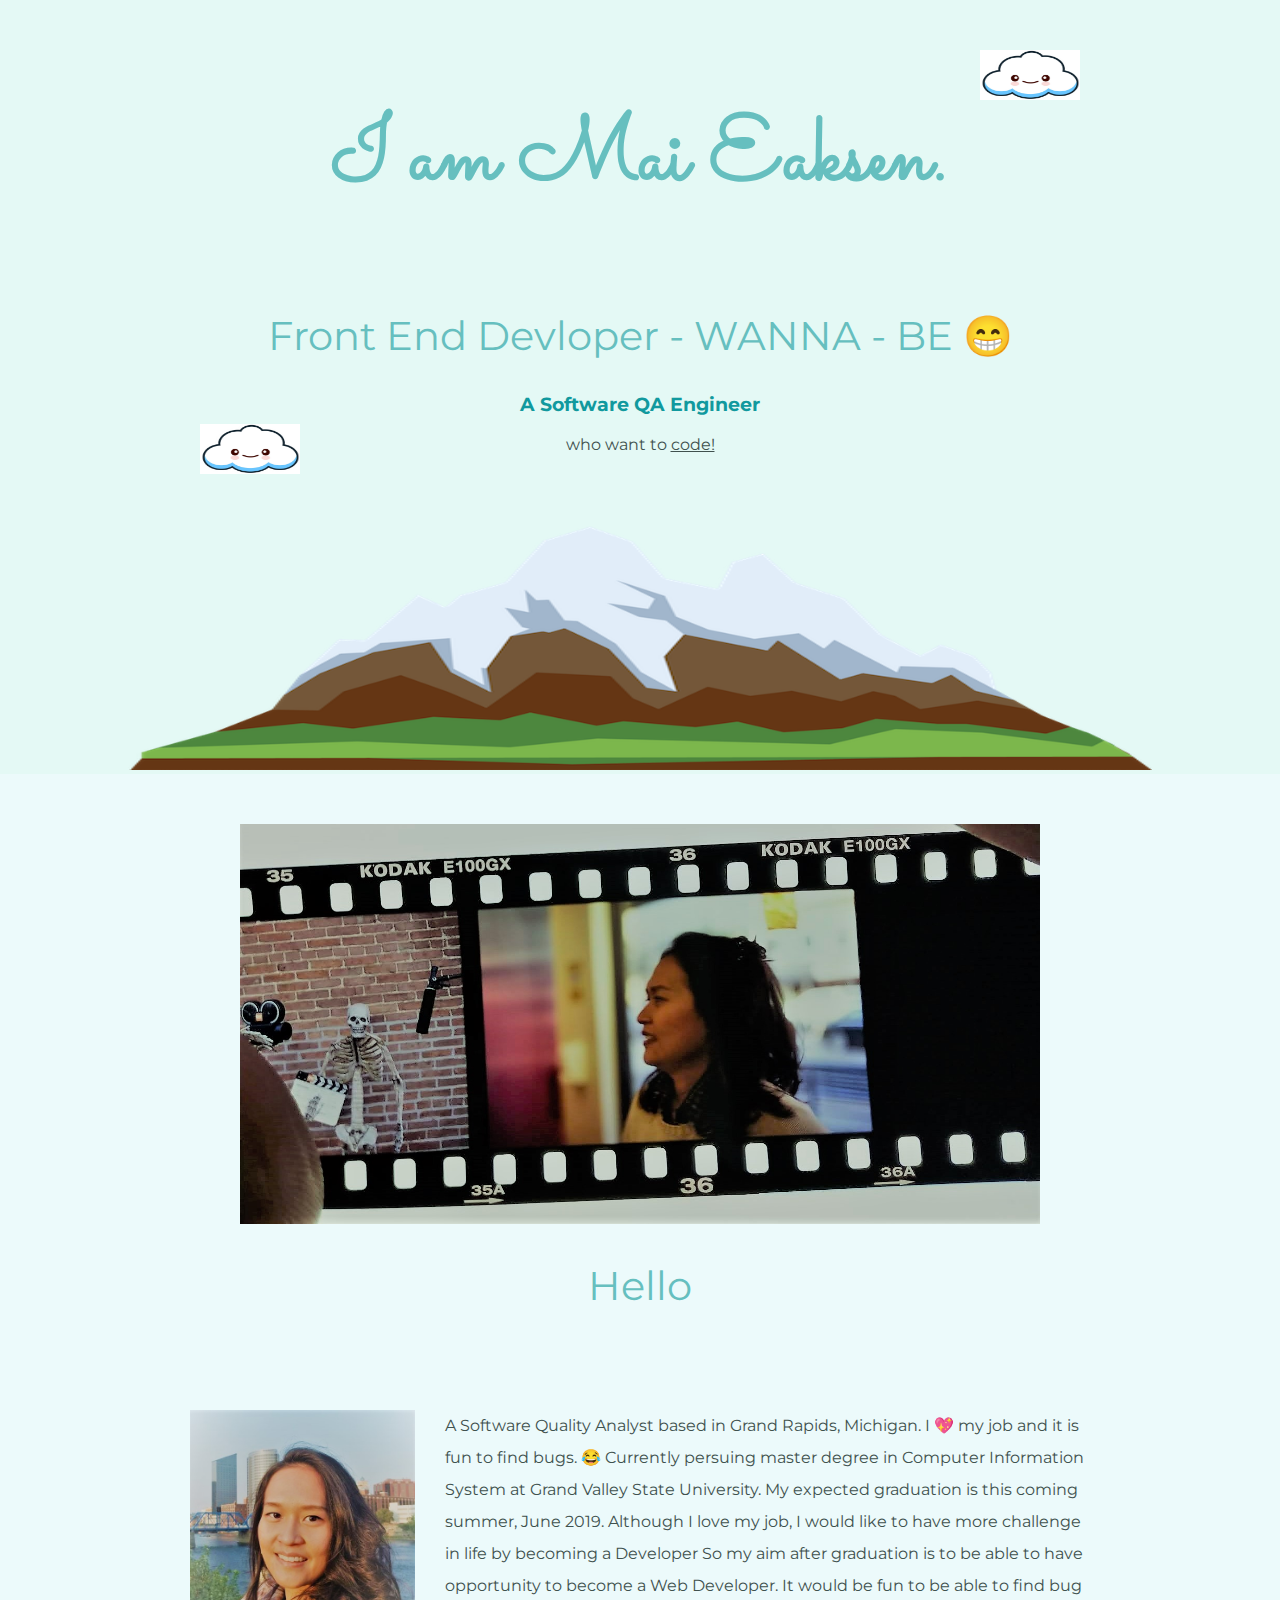
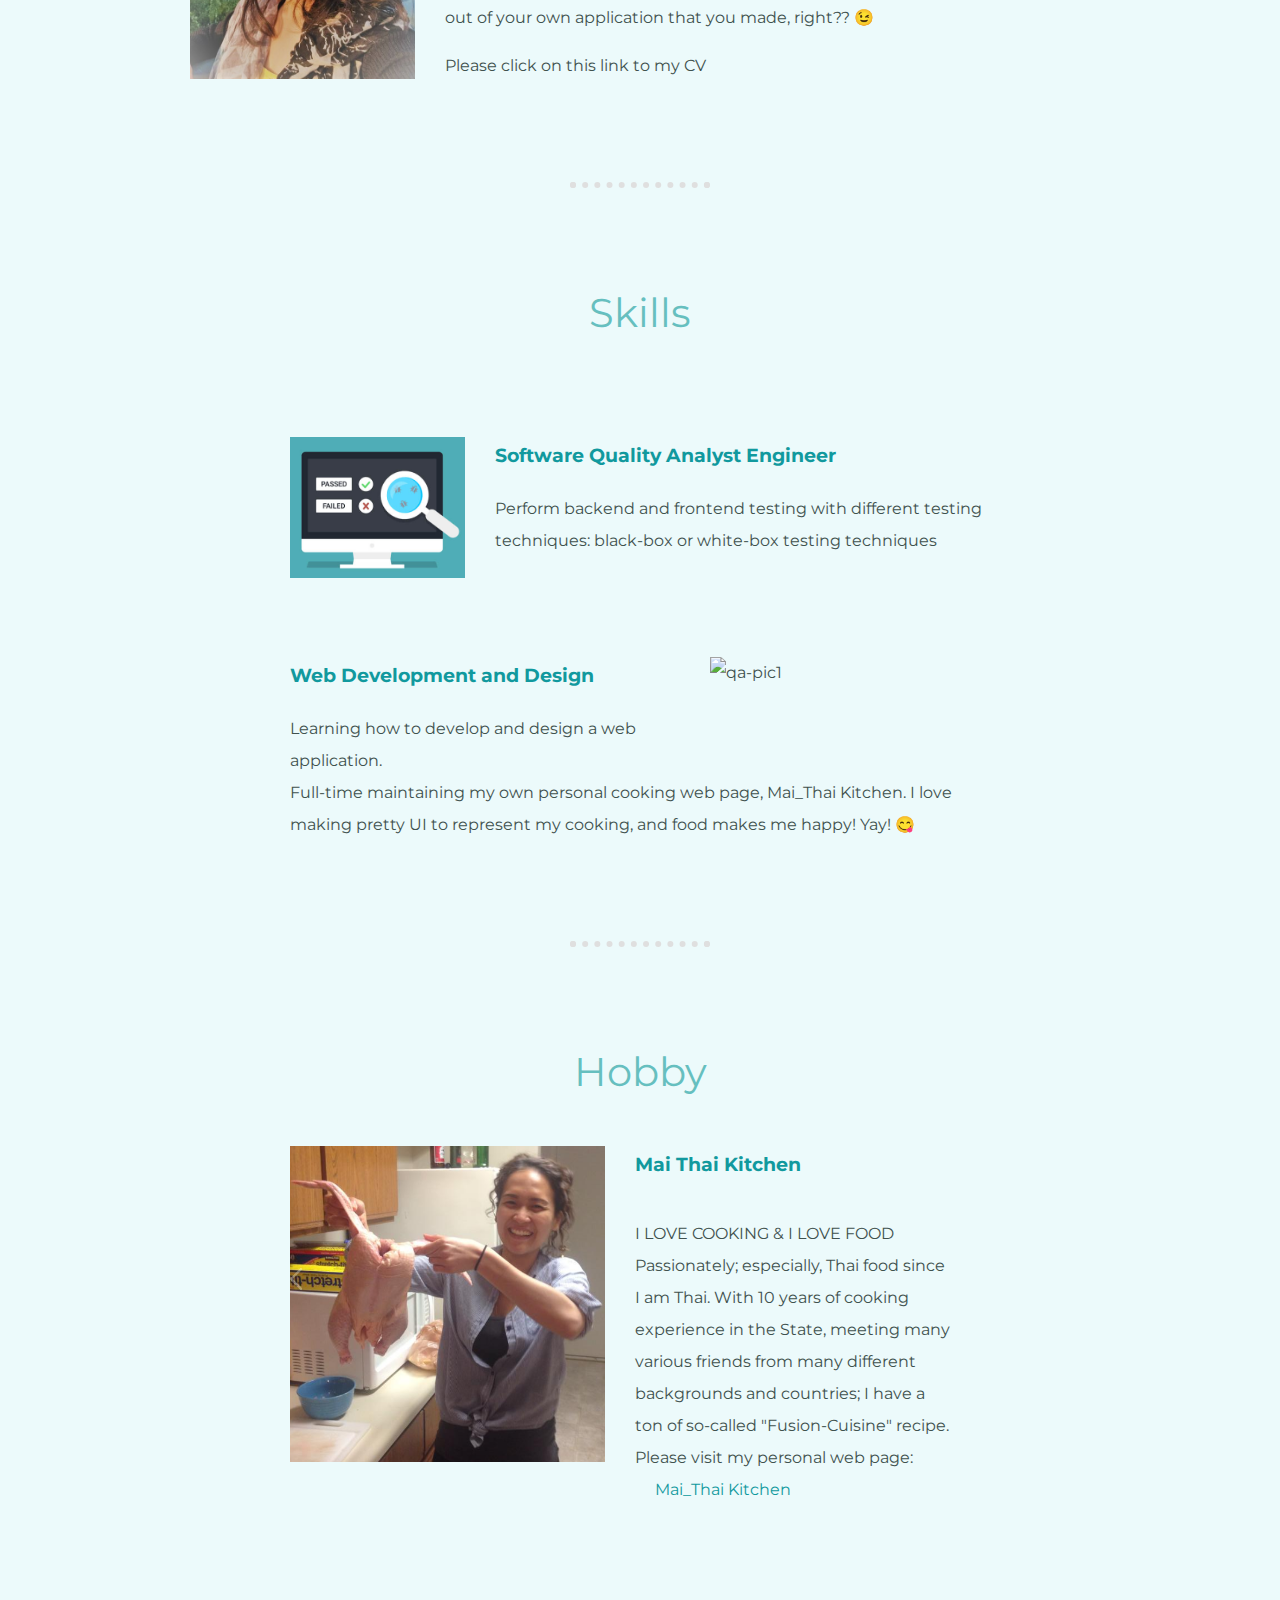
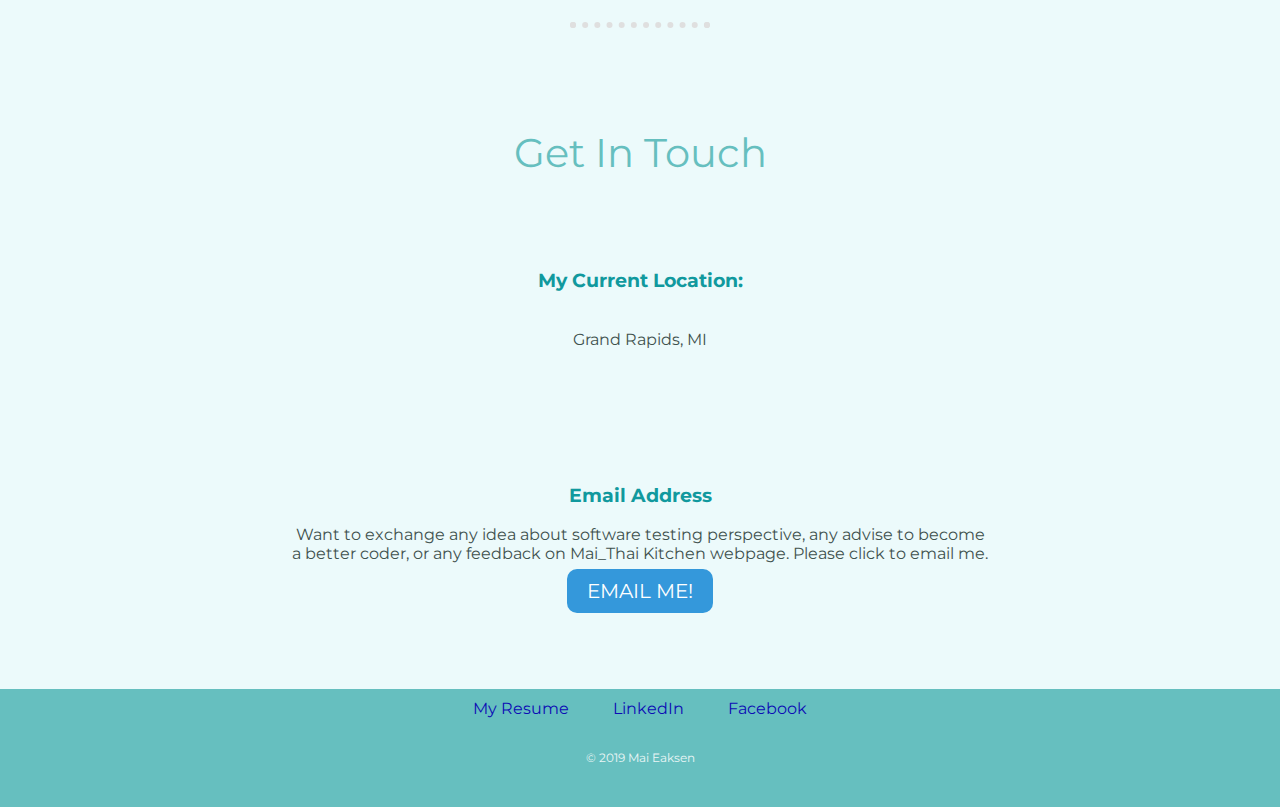
==== index.html @ 645276ea "final commit" ====
<!DOCTYPE html>
<html lang="en" dir="ltr">

<head>
  <meta charset="utf-8">
  <title>Mai Eaksen</title>
  <link rel="stylesheet" href="css/styles.css">
  <link rel="icon" href="favicon.ico">
  <link href="https://fonts.googleapis.com/css?family=Merriweather|Montserrat|Sacramento" rel="stylesheet">
</head>

<body>
  <div class="top-container">

    <img class="top-cloud" src="images/15871374.jpg" alt="cloud-img">
    <h1>I am Mai Eaksen.</h1>


    <h2>Front End Devloper - WANNA - BE 😁</h2>
    <h3>A Software QA Engineer</h3>
    <p>
      who want to <span class="pro">code!</span>
    </p>


    <img class="bottom-cloud" src="images/15871374.jpg" alt="cloud-img">
    <img class="mountain" src="images/mountain.png" alt="mountain-img">
  </div>


  <div class="middle-container">
    <div class="profile">

      <img src="images/MaiPicFilm.jpg" alt="mai-pic1" height="400px" width="800px">
      <h2>Hello</h2>

      <div class="profile-row">
        <img class="profile-image" src="images/Mai.jpg" alt="mai-pic2">
        <p>A Software Quality Analyst based in Grand Rapids, Michigan.
          I 💖 my job and it is fun to find bugs. 😂
          Currently persuing master degree in Computer Information System at Grand Valley State
          University. My expected graduation is this coming summer, June 2019.
          Although I love my job, I would like to have more challenge in life by becoming a Developer
          So my aim after graduation is to be able to have opportunity to become a Web Developer.
          It would be fun to be able to find bug out of your own application that you made, right?? 😉</p>
        <p>Please click on this link to my CV</p>
      </div>
    </div>

    <hr>
    <div class="skill">
      <h2>Skills</h2>
      <div class="skill-row">
        <img class="skill-image1" src="images/qaPic1.PNG" alt="qa-pic">
        <h3>Software Quality Analyst Engineer</h3>
        <p>Perform backend and frontend testing with different testing techniques: black-box or white-box testing techniques</p>
      </div>
      <div class="skill-row">
        <img class="skill-image2" src="images/WebDevelopment.PNG" alt="qa-pic1">
        <h3>Web Development and Design</h3>
        <p>

          Learning how to develop and design a web application.
          <br>
          Full-time maintaining my own personal cooking web page, Mai_Thai Kitchen.
          I love making pretty UI to represent my cooking, and food makes me happy! Yay! 😋

        </p>
      </div>
    </div>


    <hr>
    <div class="hobby">
      <h2>Hobby</h2>
      <div class="hobby-row">


        <img class="hobby-image" src="images/MaiInKitchen.PNG" alt="MaiInKitchen-pic">
        <h3>Mai Thai Kitchen</h3>
        <div class="hobby-description">
          <p>I LOVE COOKING & I LOVE FOOD Passionately; especially, Thai food since I am Thai.
            With 10 years of cooking experience in the State, meeting many various friends from many different backgrounds and countries;
            I have a ton of so-called "Fusion-Cuisine" recipe.
            <br>
            Please visit my personal web page:
            <a class="skill-link" href="C:\Users\mai_s\OneDrive\Documents\A_Winter 2019_CIS_Master\WebDevelopment_Udemy\Web Development\MasterProject\recipebookMainPage.html">Mai_Thai Kitchen</a>
          </p>
        </div>
      </div>
    </div>

    <hr>
    <div class="contact-me">
      <h2>Get In Touch</h2>
      <div class="contact-address">
        <h3>My Current Location:</h3>
        <p>
          <br>Grand Rapids, MI
        </p>
      </div>

      <div class="contact-email">
        <h3>Email Address</h3>
        <p>Want to exchange any idea about software testing perspective, any advise to become a better coder, or any feedback on Mai_Thai Kitchen webpage. Please click to email me.
          <p>
            <a class="btn" href="mailto:eaksens@mail.gvsu.edu">EMAIL ME!</a>
          </p>
        </p>
      </div>

    </div>
  </div>

  <div class="bottom-container">
    <a class="footer-link" href="https://docs.google.com/document/d/1jyrpSE0JkI-DCMKHn25DR0SCpoAjFptKhChUcKdfSeY/edit">My Resume</a>
    <a class="footer-link" href="https://www.linkedin.com/">LinkedIn</a>
    <a class="footer-link" href="https://facebook.com/">Facebook</a>
    <p class="copyright">© 2019 Mai Eaksen</p>
  </div>

</body>

</html>
---- css/styles.css ----
body {
  margin: 0;
  text-align: center;
  font-family: 'Montserrat', sans-serif;
  color: #40514E
}

h1 {
  color: #66BFBF;
  font-size: 5.625rem;
  line-height: 2;
  margin-top: 50px auto 0 auto;
  font-family: 'Sacramento', cursive;
}

h2 {
  color: #66BFBF;
  font-family: 'Montserrat', sans-serif;
  font-size: 2.5rem;
  font-weight: normal;
}

h3 {
  font-family: 'Montserrat', sans-serif;
  color: #11999E;
}

a {
  font-family: 'Montserrat', sans-serif;
  color: #11999E;
  margin: 10px 20px 10px 20px;
  text-decoration: none;
}

a:hover{
  color: #EAF6F6;
}

hr{
  width: 10%;
  border: dotted #dfdfdf 6px;
  border-bottom: none;
  margin: 100px auto 100px auto;
}
.h1-me{
  color: #66BFBF;
  font-size: 5.625rem;
  line-height: 2;
  margin-top: 50px auto 0 auto;
  font-family: 'Sacramento', cursive;
}

.top-container {
  background-color: #E4F9F5;
  position: relative;
  padding-top: 10px;
}

.middle-container {
  padding-top: 50px;
  background-color: #ecfafb;
  position: relative;
  padding-bottom: 10px;
}

.bottom-container {
  padding-top: 10px;
  background-color: #66BFBF;
  position: relative;
  padding-bottom: 10px;
}

.span {
  text-decoration: underline;
}



.profile-row{
  margin: 100px auto 100px auto;
  width: 900px;
  line-height: 2;
  text-align: left;
}

.skill-row{
  width: 700px;
  margin: 100px auto 100px auto;
  text-align: left;
  line-height: 2;
}

.hobby-row{
  width: 700px;
  margin: 50px auto 100px auto;
  text-align: left;
  line-height: 2;

}

.pro {
  text-decoration: underline;
}

.bottom-cloud {
  position: absolute;
  width: 100px;
  height: 50px;
  right: 200px;
  top: 50px;
}

.top-cloud {
  position: absolute;
  width: 100px;
  height: 50px;
  left: 200px;
  bottom: 300px;
}
.mountain{
    height: 300px;
    width: 80%;
}

.profile-image{
  width: 25%;
  float: left;
  margin-right: 30px;
}

.skill-image1{
  width: 25%;
  float: left;
  margin-right: 30px;

}

.skill-image2{
  width: 40%;
  float: right;
  margin-left: 30px;
  margin-bottom: 40px;
}

.hobby-image{
  width: 45%;
  float: left;
  margin-right: 30px;
}

.hobby-description{
  width: 45%;
  margin-right: 10px;
  display: inline-block;
}


.contact-address{
  width: 700px;
  display: inline-block;

  margin: 40px auto 60px auto;
}
.contact-email{
  width: 700px;
  display: inline-block;

   margin: 40px auto 60px auto;
}

.btn {
  background: #37d1d6;
  background-image: -webkit-linear-gradient(top, #37d1d6, #15d0d6);
  background-image: -moz-linear-gradient(top, #37d1d6, #15d0d6);
  background-image: -ms-linear-gradient(top, #37d1d6, #15d0d6);
  background-image: -o-linear-gradient(top, #37d1d6, #15d0d6);
  background-image: linear-gradient(to bottom, #37d1d6, #15d0d6);
  -webkit-border-radius: 10;
  -moz-border-radius: 10;
  border-radius: 10px;
  font-family: 'Montserrat', sans-serif;
  color: #ffffff;
  font-size: 20px;
  background: #3498db;
  padding: 10px 20px 10px 20px;
  text-decoration: none;
}

.btn:hover {
  background: #303e3cb;
  background-image: -webkit-linear-gradient(top, #303e3cb, #2bc4ad);
  background-image: -moz-linear-gradient(top, #303e3cb, #2bc4ad);
  background-image: -ms-linear-gradient(top, #303e3cb, #2bc4ad);
  background-image: -o-linear-gradient(top, #303e3cb, #2bc4ad);
  background-image: linear-gradient(to bottom, #303e3cb, #2bc4ad);
  text-decoration: none;
}

.footer-link{
  color: #0d0cb5;
}

.copyright{
  color: #EAF6F6;
  font-size: 0.75rem;
  padding: 20px 0;
}
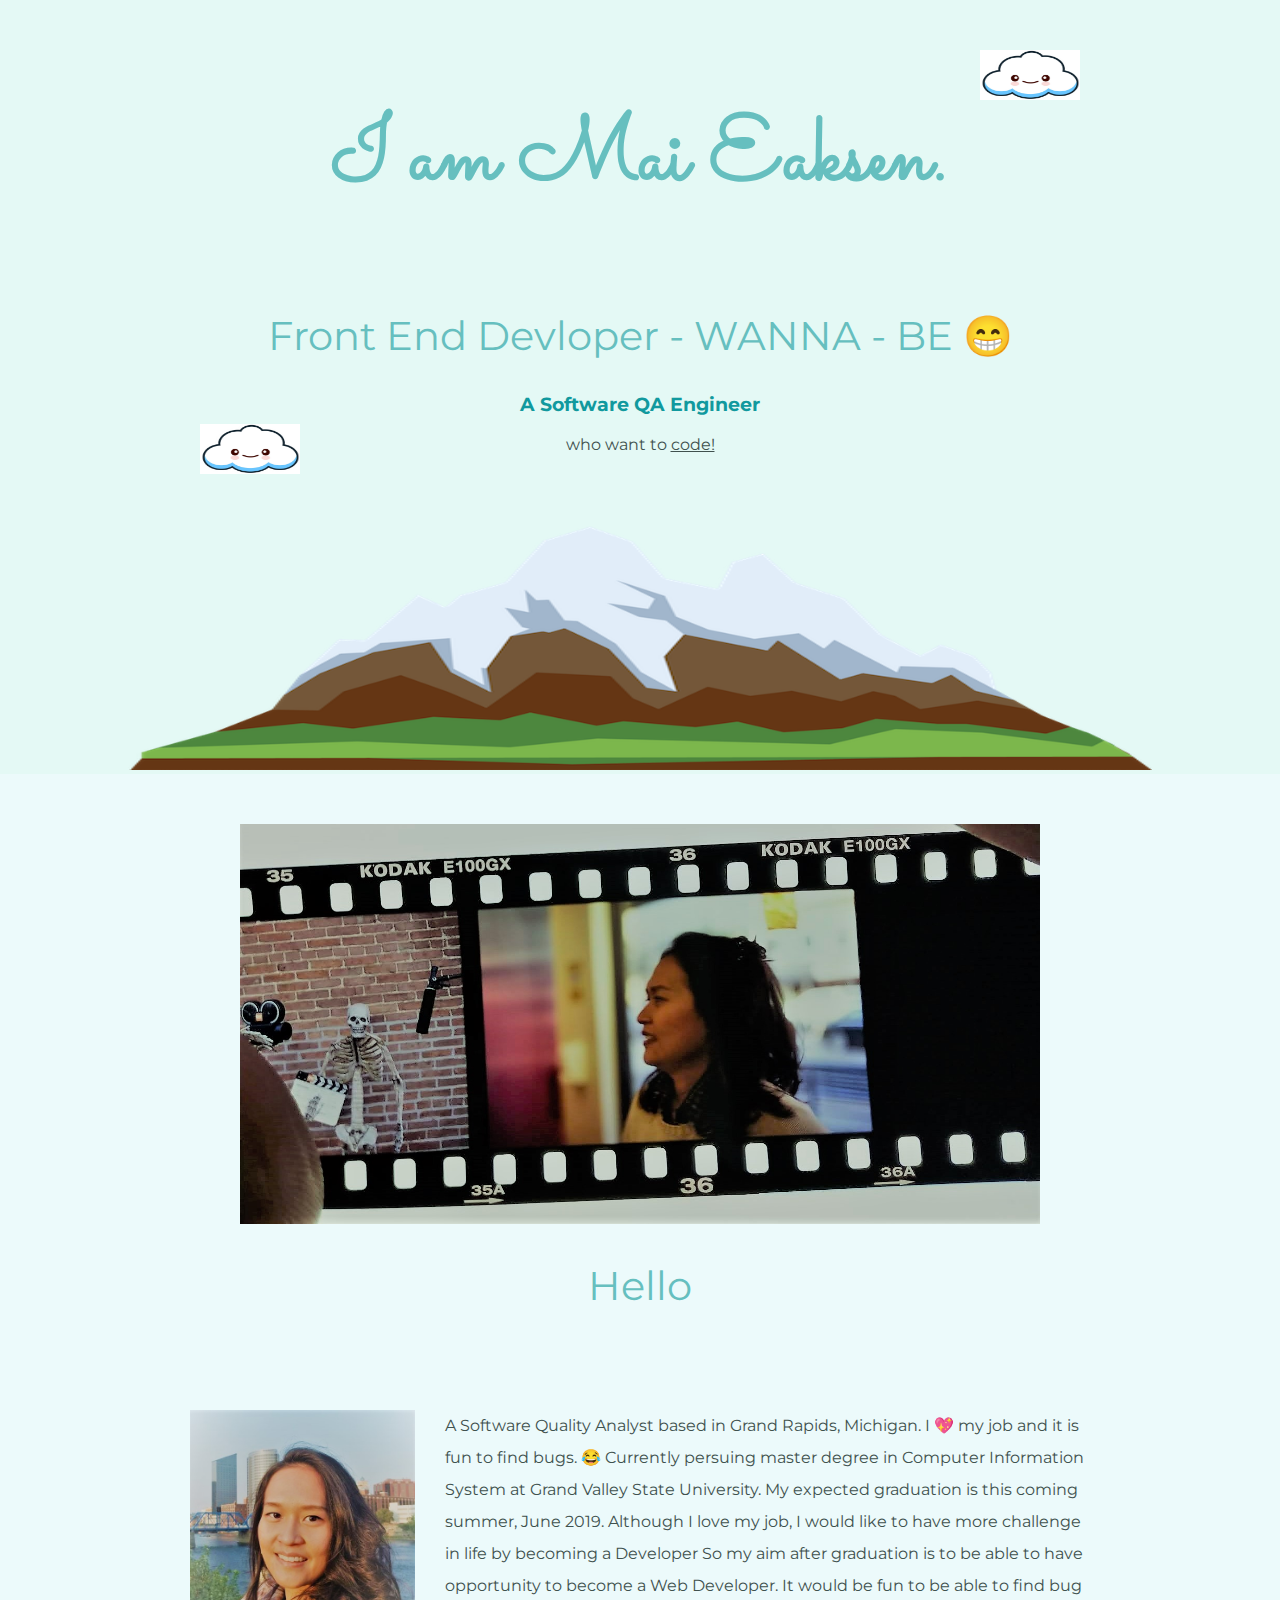
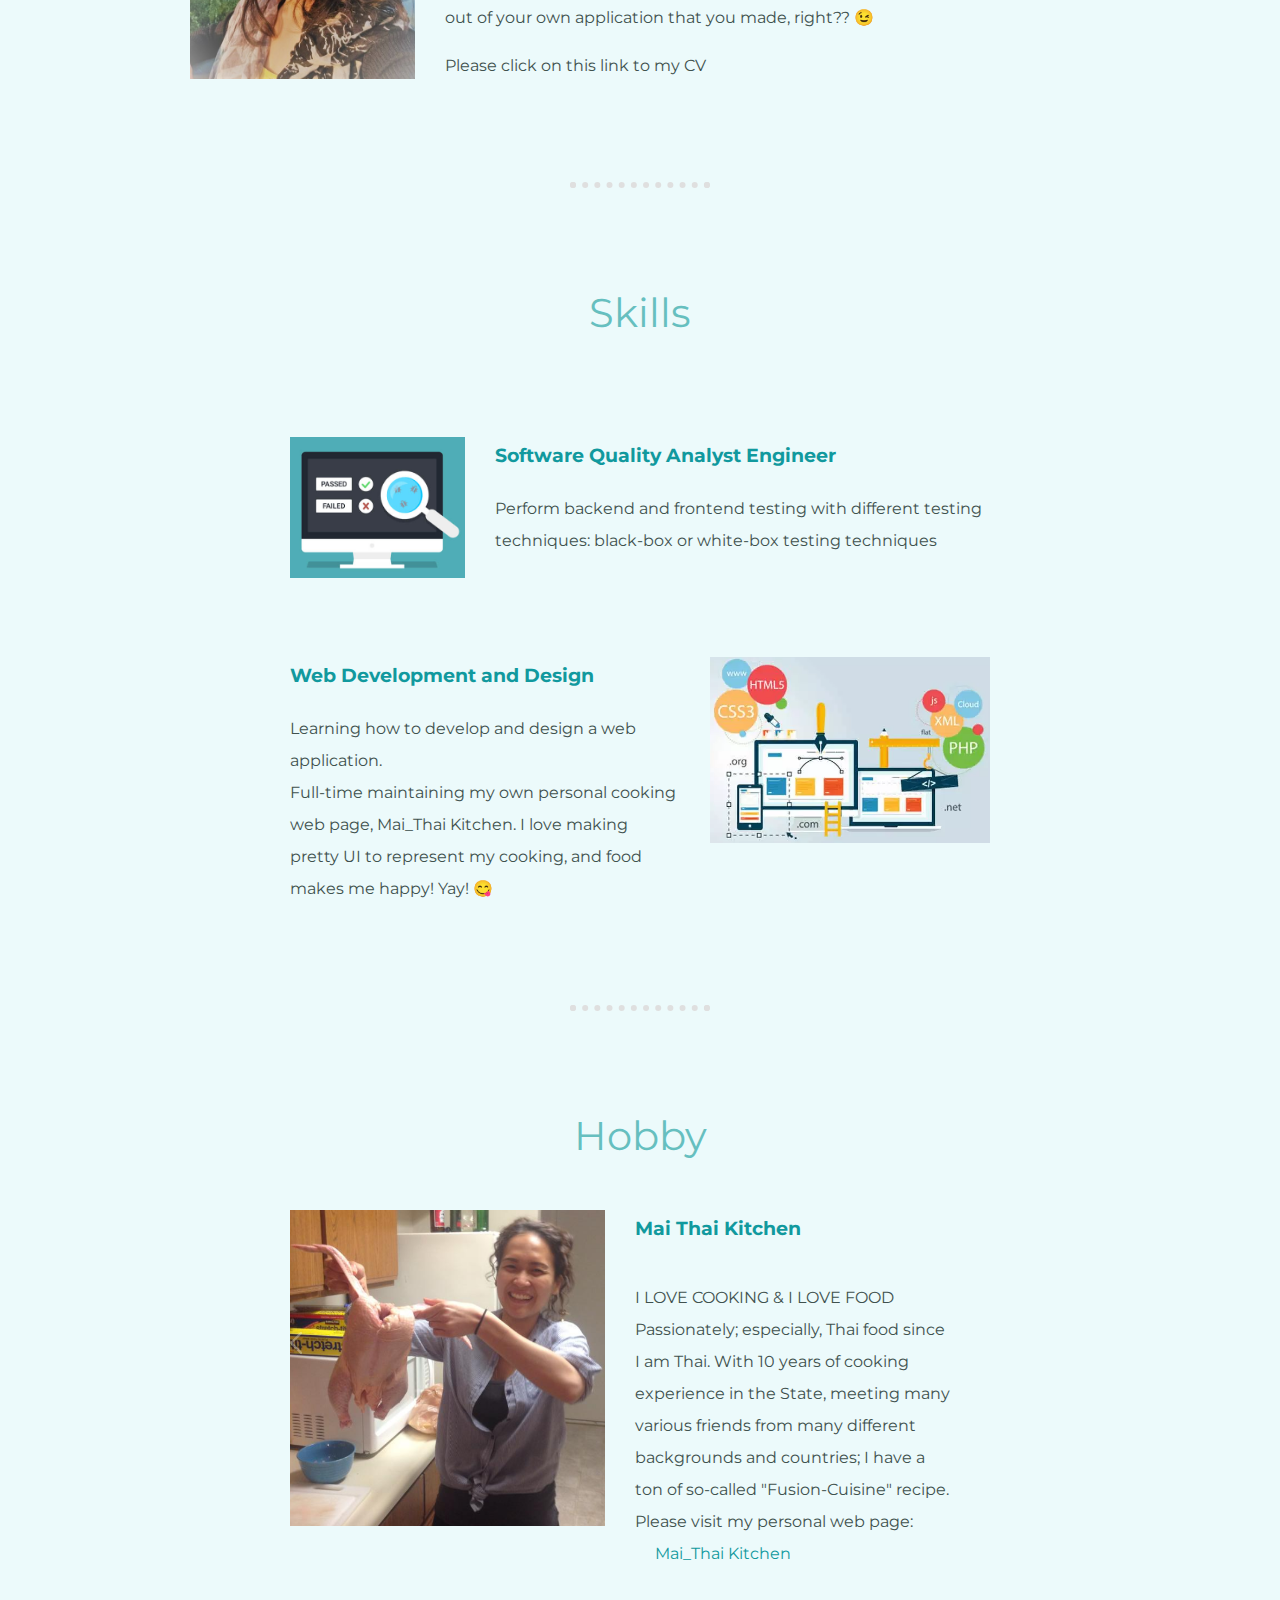
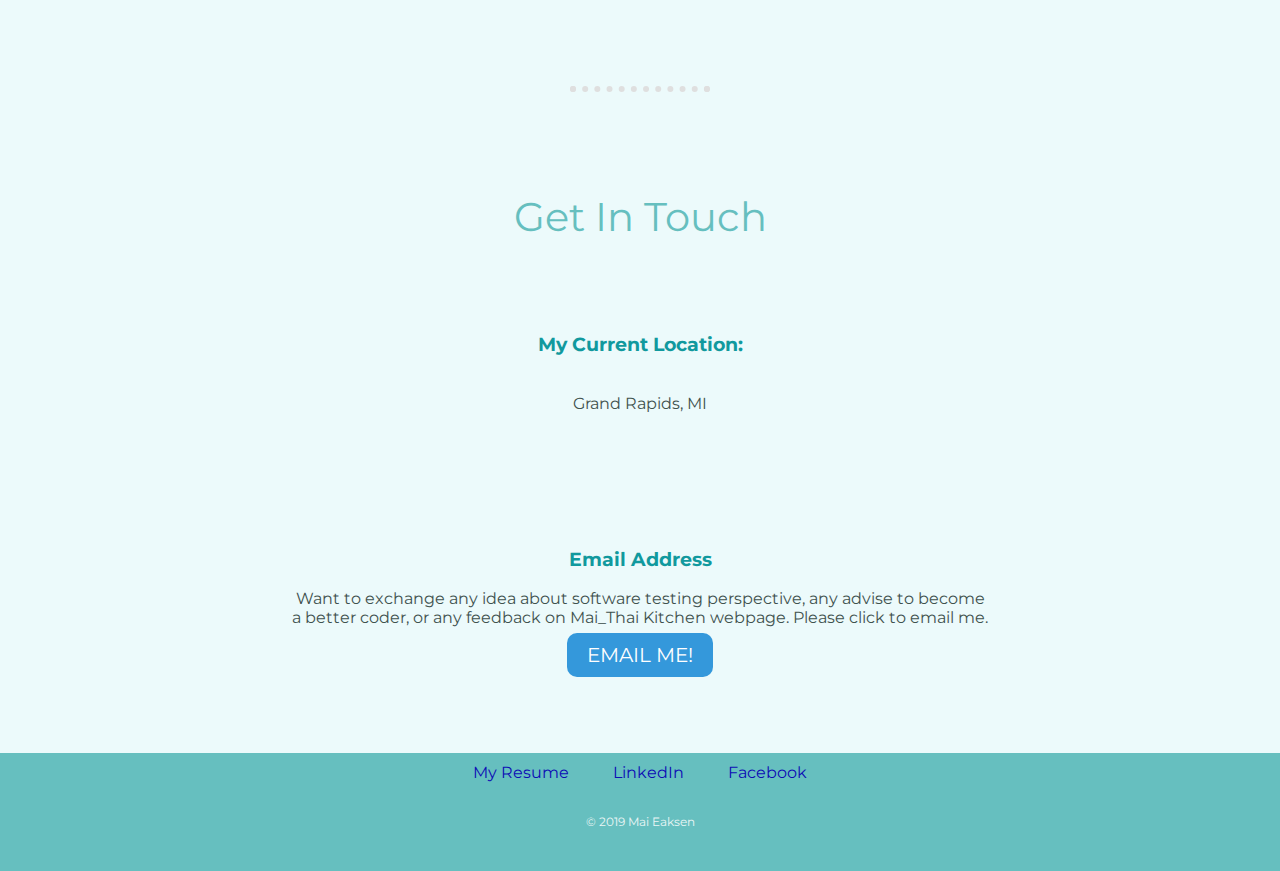
==== commit a7450b35: "fix webDevelopment Pic" ====
--- a/index.html
+++ b/index.html
@@ -56,7 +56,7 @@
         <p>Perform backend and frontend testing with different testing techniques: black-box or white-box testing techniques</p>
       </div>
       <div class="skill-row">
-        <img class="skill-image2" src="images/WebDevelopment.PNG" alt="qa-pic1">
+        <img class="skill-image2" src="images/webDevelopment.PNG" alt="qa-pic1">
         <h3>Web Development and Design</h3>
         <p>
 
